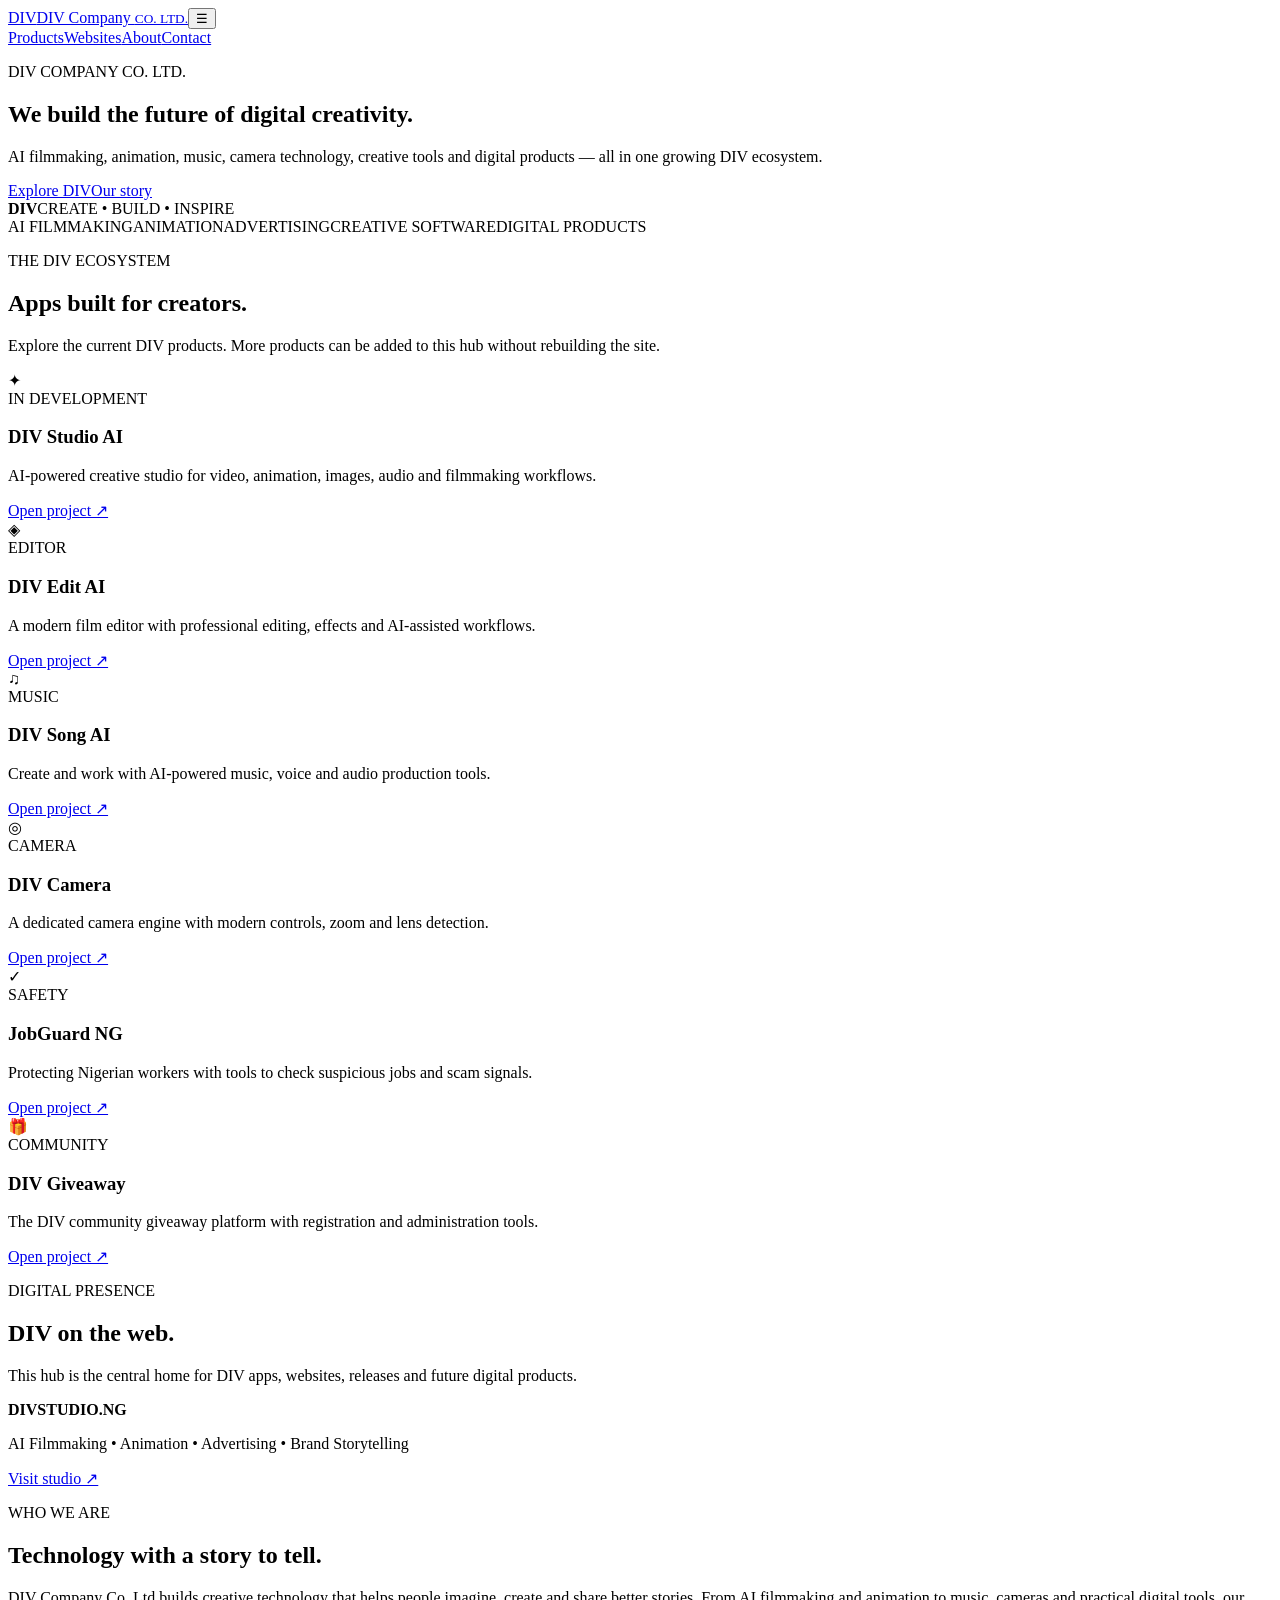
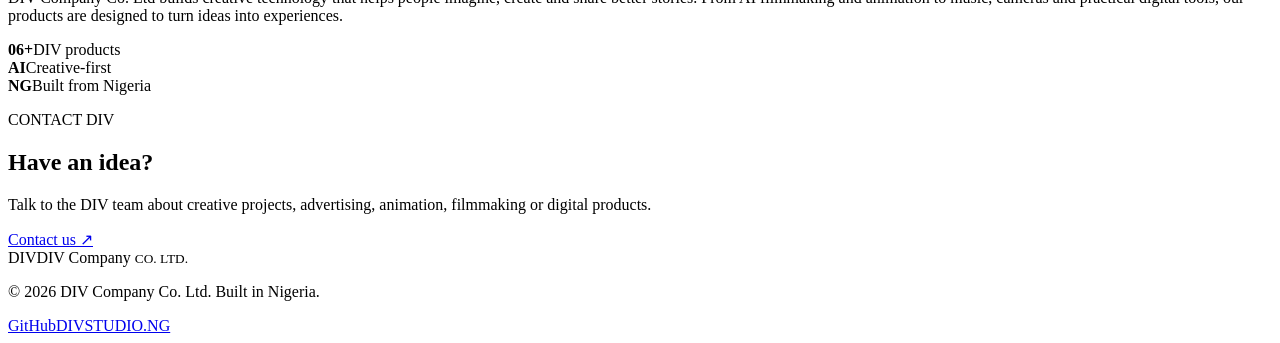
==== index.html @ 98be957a "Build DIV Company Hub homepage" ====
<!doctype html>
<html lang="en">
<head>
<meta charset="UTF-8"><meta name="viewport" content="width=device-width,initial-scale=1.0">
<meta name="description" content="DIV Company Co. Ltd — AI, animation, filmmaking, advertising, creative technology and digital products.">
<title>DIV Company Co. Ltd | Creative Technology</title>
<link rel="preconnect" href="https://fonts.googleapis.com"><link rel="preconnect" href="https://fonts.gstatic.com" crossorigin><link href="https://fonts.googleapis.com/css2?family=Inter:wght@400;500;600;700;800&display=swap" rel="stylesheet">
<link rel="stylesheet" href="styles.css">
</head>
<body>
<header class="nav"><a class="brand" href="#top"><span class="brand-mark">DIV</span><span>DIV Company <small>CO. LTD.</small></span></a><button class="menu" aria-label="Open menu">☰</button><nav><a href="#products">Products</a><a href="#websites">Websites</a><a href="#about">About</a><a href="#contact">Contact</a></nav></header>
<main id="top">
<section class="hero"><div class="hero-copy"><p class="eyebrow">DIV COMPANY CO. LTD.</p><h1>We build the <span>future of digital creativity.</span></h1><p class="lead">AI filmmaking, animation, music, camera technology, creative tools and digital products — all in one growing DIV ecosystem.</p><div class="actions"><a class="btn primary" href="#products">Explore DIV</a><a class="btn ghost" href="#about">Our story</a></div></div><div class="hero-orb"><div class="orb"><strong>DIV</strong><span>CREATE • BUILD • INSPIRE</span></div></div></section>
<section class="ticker"><span>AI FILMMAKING</span><span>ANIMATION</span><span>ADVERTISING</span><span>CREATIVE SOFTWARE</span><span>DIGITAL PRODUCTS</span></section>
<section id="products" class="section"><div class="section-head"><div><p class="eyebrow">THE DIV ECOSYSTEM</p><h2>Apps built for creators.</h2></div><p>Explore the current DIV products. More products can be added to this hub without rebuilding the site.</p></div><div class="grid">
<article class="card featured"><div class="icon">✦</div><div><span class="tag live">IN DEVELOPMENT</span><h3>DIV Studio AI</h3><p>AI-powered creative studio for video, animation, images, audio and filmmaking workflows.</p><a href="https://github.com/chinecheremdivine797-spec/divstudio-ai" target="_blank">Open project ↗</a></div></article>
<article class="card"><div class="icon">◈</div><span class="tag">EDITOR</span><h3>DIV Edit AI</h3><p>A modern film editor with professional editing, effects and AI-assisted workflows.</p><a href="https://github.com/chinecheremdivine797-spec/Div-edit" target="_blank">Open project ↗</a></article>
<article class="card"><div class="icon">♫</div><span class="tag">MUSIC</span><h3>DIV Song AI</h3><p>Create and work with AI-powered music, voice and audio production tools.</p><a href="https://github.com/chinecheremdivine797-spec/Divsong-AI-ng" target="_blank">Open project ↗</a></article>
<article class="card"><div class="icon">◎</div><span class="tag">CAMERA</span><h3>DIV Camera</h3><p>A dedicated camera engine with modern controls, zoom and lens detection.</p><a href="https://github.com/chinecheremdivine797-spec/DIV-Camera" target="_blank">Open project ↗</a></article>
<article class="card"><div class="icon">✓</div><span class="tag">SAFETY</span><h3>JobGuard NG</h3><p>Protecting Nigerian workers with tools to check suspicious jobs and scam signals.</p><a href="https://github.com/chinecheremdivine797-spec/jobguard-ng-secure" target="_blank">Open project ↗</a></article>
<article class="card"><div class="icon">🎁</div><span class="tag">COMMUNITY</span><h3>DIV Giveaway</h3><p>The DIV community giveaway platform with registration and administration tools.</p><a href="https://github.com/chinecheremdivine797-spec/DIV-Giveaway" target="_blank">Open project ↗</a></article>
</div></section>
<section id="websites" class="section alt"><div class="section-head"><div><p class="eyebrow">DIGITAL PRESENCE</p><h2>DIV on the web.</h2></div><p>This hub is the central home for DIV apps, websites, releases and future digital products.</p></div><div class="website-panel"><div><span class="status-dot"></span><strong>DIVSTUDIO.NG</strong><p>AI Filmmaking • Animation • Advertising • Brand Storytelling</p></div><a class="btn primary" href="https://divstudio.ng" target="_blank">Visit studio ↗</a></div></section>
<section id="about" class="section about"><p class="eyebrow">WHO WE ARE</p><h2>Technology with a story to tell.</h2><p class="big-copy">DIV Company Co. Ltd builds creative technology that helps people imagine, create and share better stories. From AI filmmaking and animation to music, cameras and practical digital tools, our products are designed to turn ideas into experiences.</p><div class="stats"><div><b>06+</b><span>DIV products</span></div><div><b>AI</b><span>Creative-first</span></div><div><b>NG</b><span>Built from Nigeria</span></div></div></section>
<section id="contact" class="section contact"><div><p class="eyebrow">CONTACT DIV</p><h2>Have an idea?</h2><p>Talk to the DIV team about creative projects, advertising, animation, filmmaking or digital products.</p></div><a class="btn primary" href="mailto:divstudio03@gmail.com">Contact us ↗</a></section>
</main>
<footer><div class="brand"><span class="brand-mark">DIV</span><span>DIV Company <small>CO. LTD.</small></span></div><p>© 2026 DIV Company Co. Ltd. Built in Nigeria.</p><div><a href="https://github.com/chinecheremdivine797-spec" target="_blank">GitHub</a><a href="https://divstudio.ng" target="_blank">DIVSTUDIO.NG</a></div></footer>
<script src="app.js"></script>
</body></html>
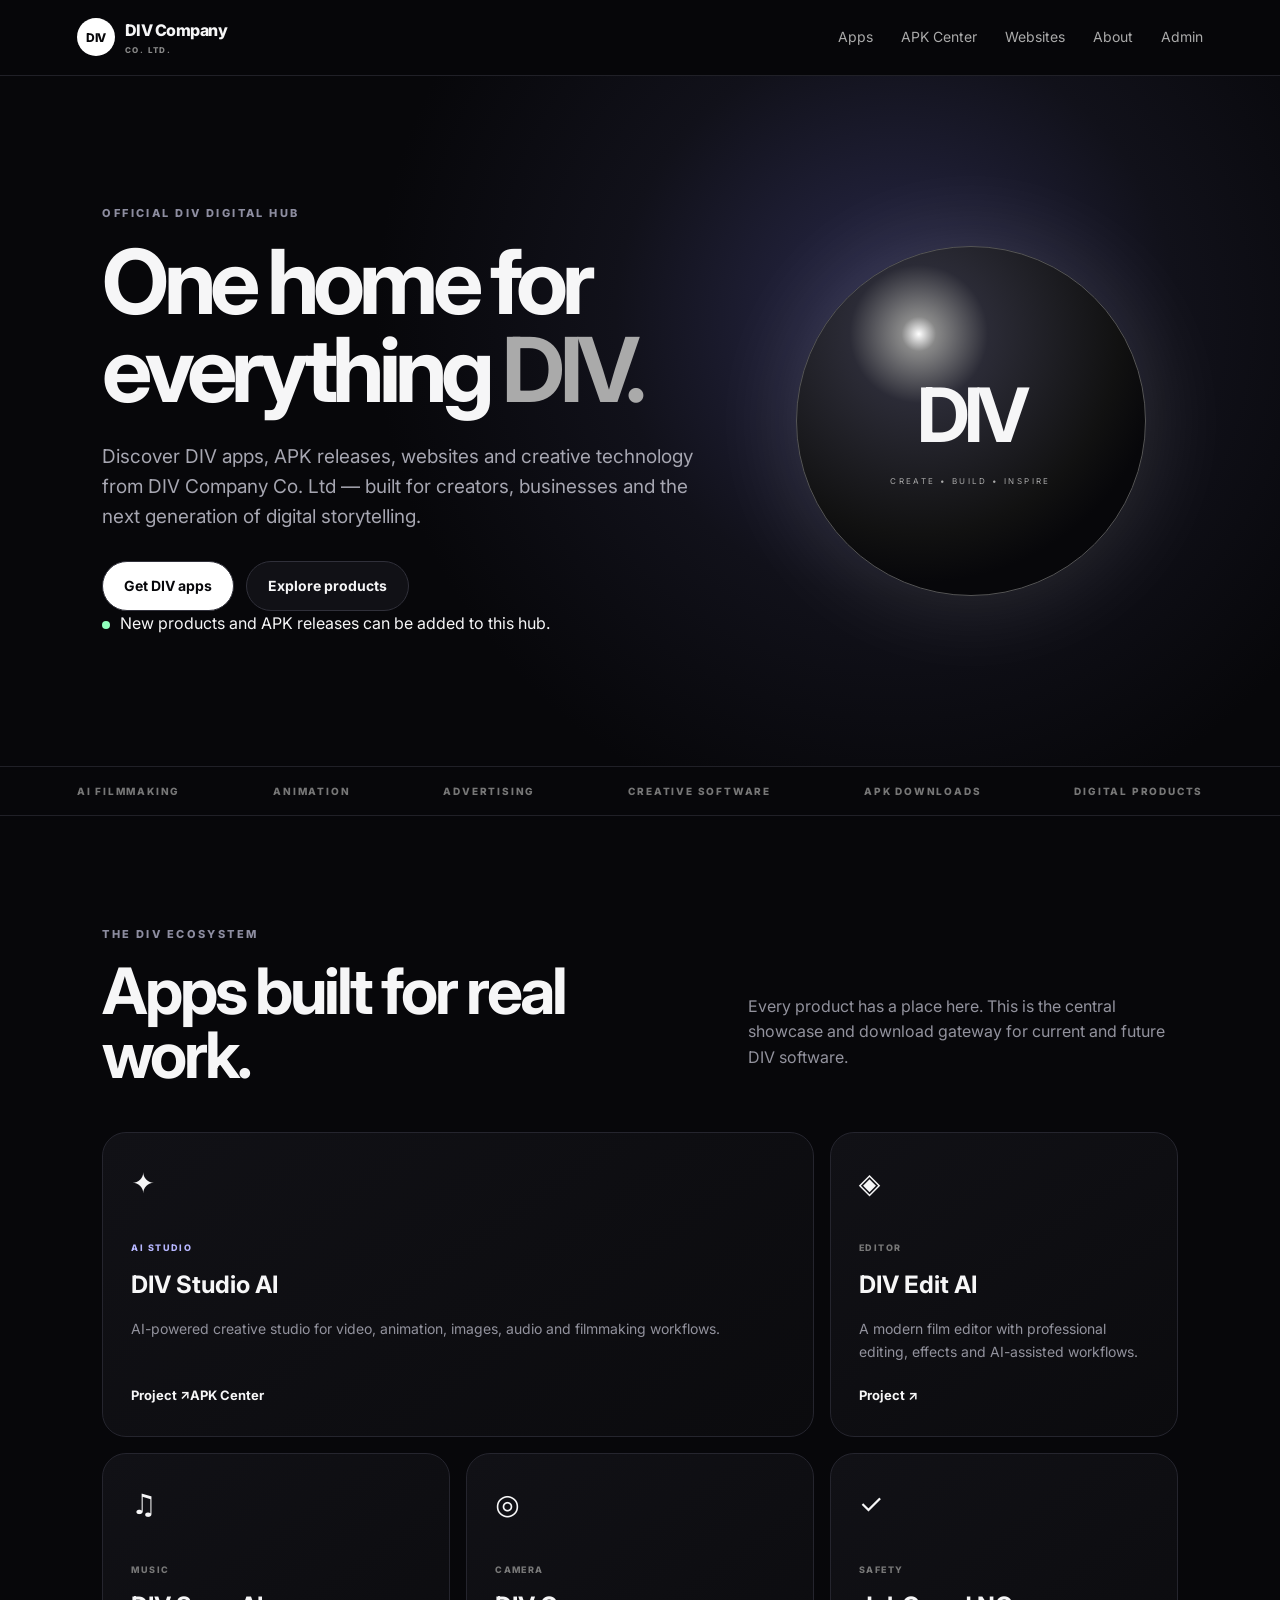
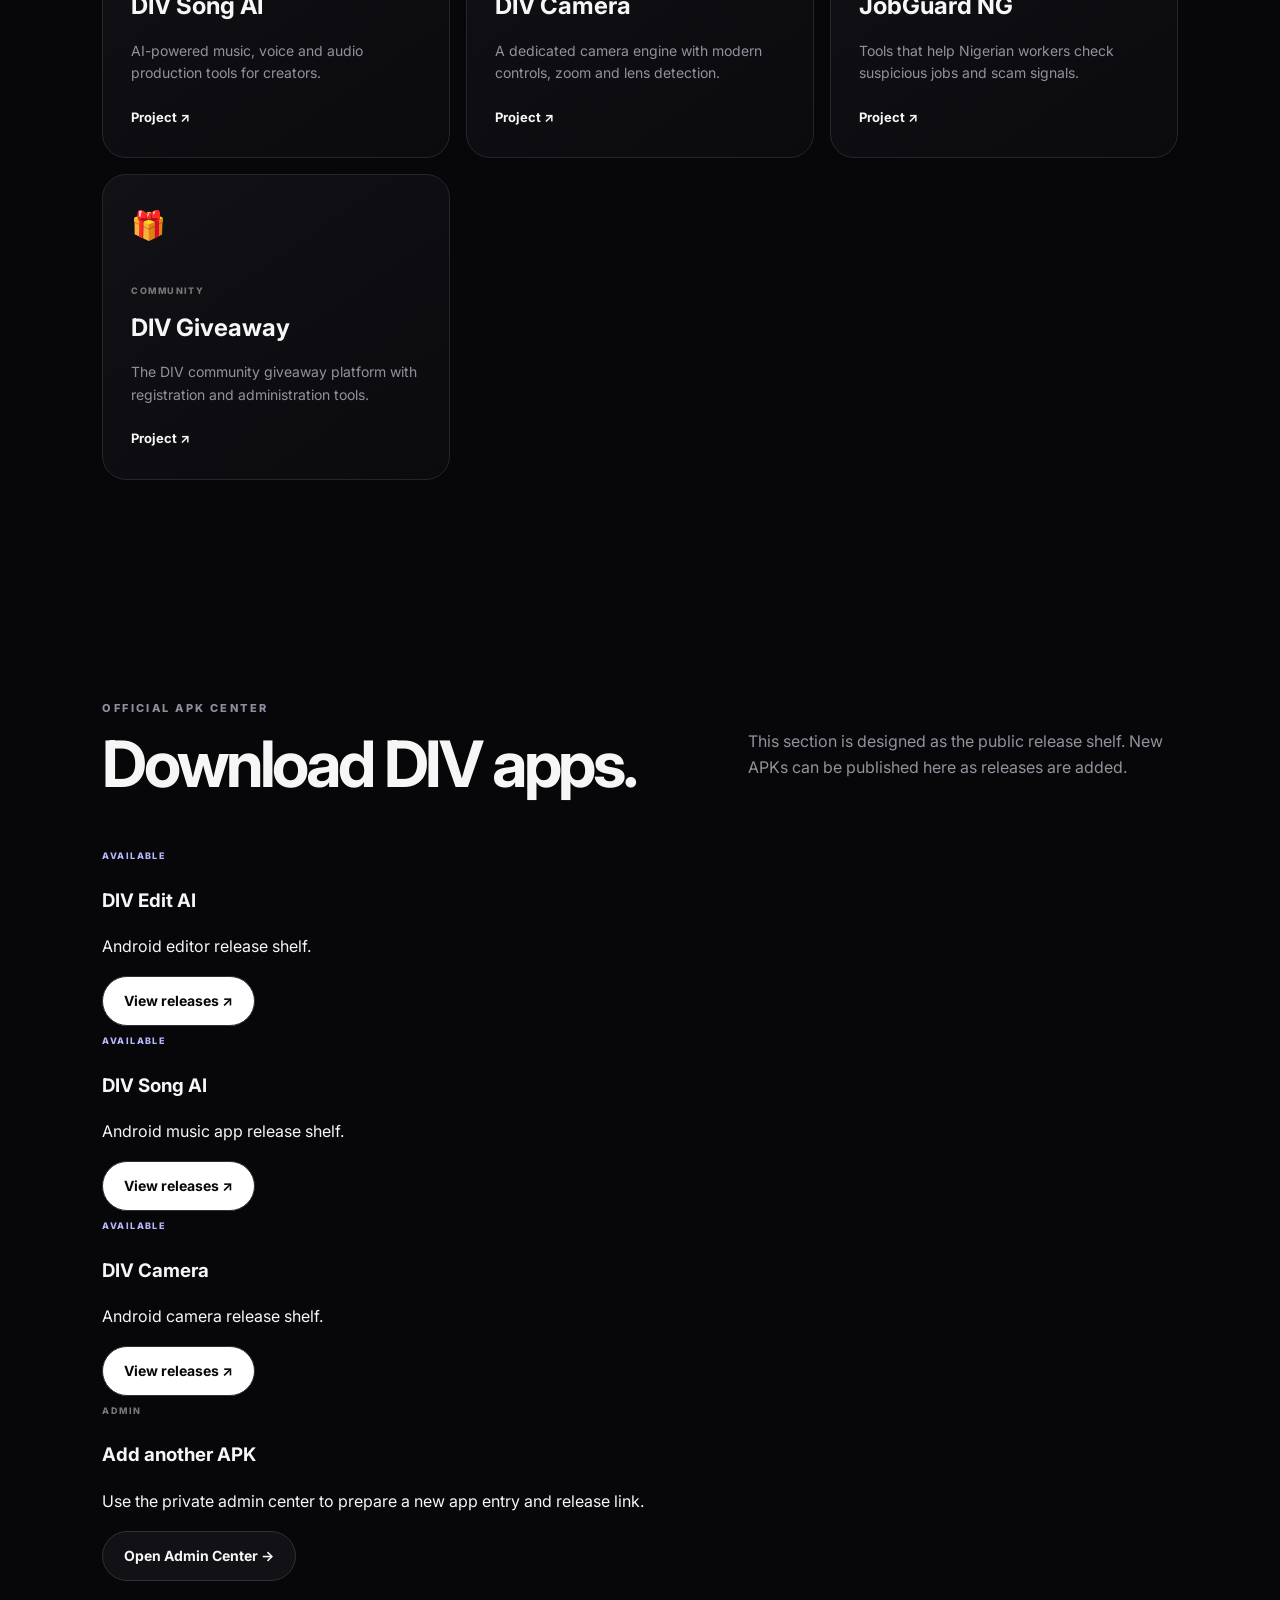
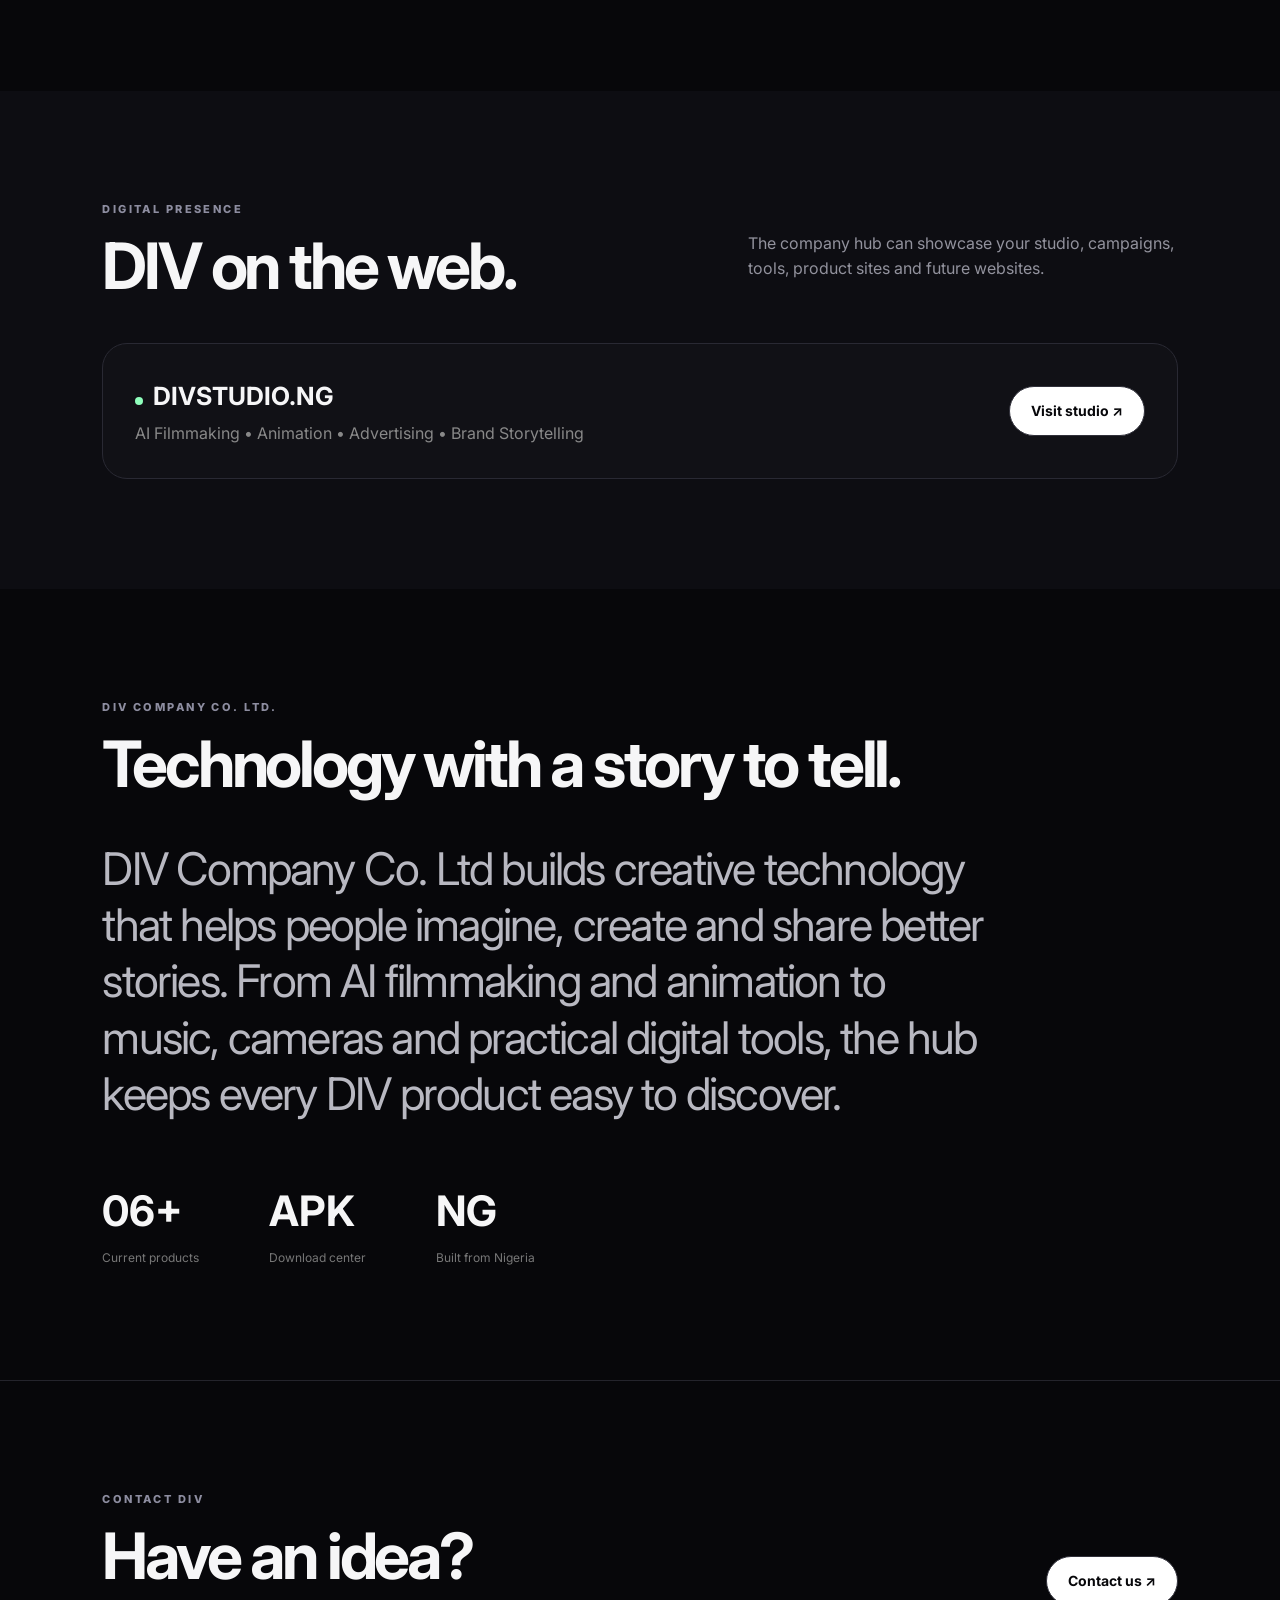
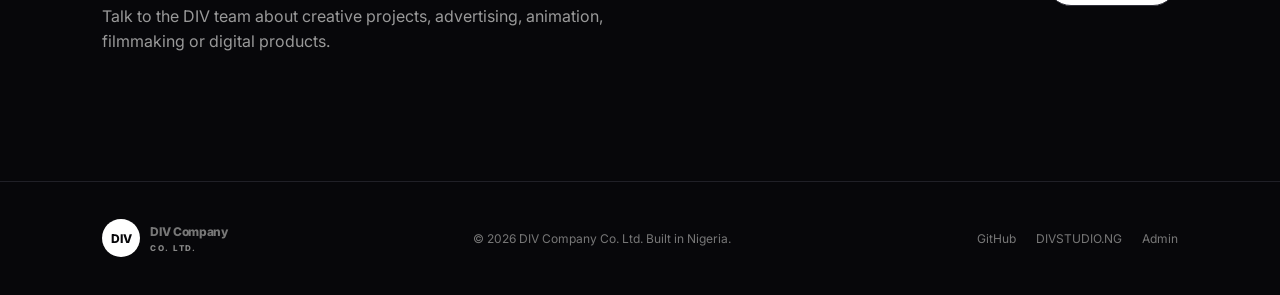
==== commit 35d36559: "Upgrade DIV Company Hub into official app + APK download center" ====
--- a/index.html
+++ b/index.html
@@ -2,28 +2,35 @@
 <html lang="en">
 <head>
 <meta charset="UTF-8"><meta name="viewport" content="width=device-width,initial-scale=1.0">
-<meta name="description" content="DIV Company Co. Ltd — AI, animation, filmmaking, advertising, creative technology and digital products.">
-<title>DIV Company Co. Ltd | Creative Technology</title>
-<link rel="preconnect" href="https://fonts.googleapis.com"><link rel="preconnect" href="https://fonts.gstatic.com" crossorigin><link href="https://fonts.googleapis.com/css2?family=Inter:wght@400;500;600;700;800&display=swap" rel="stylesheet">
+<meta name="description" content="DIV Company Co. Ltd — official home for DIV apps, APK releases, AI filmmaking, animation, advertising and digital products.">
+<meta name="theme-color" content="#07070a">
+<title>DIV Company Co. Ltd | Official Digital Hub</title>
+<link rel="preconnect" href="https://fonts.googleapis.com"><link rel="preconnect" href="https://fonts.gstatic.com" crossorigin><link href="https://fonts.googleapis.com/css2?family=Inter:wght@400;500;600;700;800;900&display=swap" rel="stylesheet">
 <link rel="stylesheet" href="styles.css">
 </head>
 <body>
-<header class="nav"><a class="brand" href="#top"><span class="brand-mark">DIV</span><span>DIV Company <small>CO. LTD.</small></span></a><button class="menu" aria-label="Open menu">☰</button><nav><a href="#products">Products</a><a href="#websites">Websites</a><a href="#about">About</a><a href="#contact">Contact</a></nav></header>
+<header class="nav"><a class="brand" href="#top"><span class="brand-mark">DIV</span><span>DIV Company <small>CO. LTD.</small></span></a><button class="menu" aria-label="Open menu">☰</button><nav><a href="#apps">Apps</a><a href="#downloads">APK Center</a><a href="#websites">Websites</a><a href="#about">About</a><a class="admin-link" href="admin.html">Admin</a></nav></header>
 <main id="top">
-<section class="hero"><div class="hero-copy"><p class="eyebrow">DIV COMPANY CO. LTD.</p><h1>We build the <span>future of digital creativity.</span></h1><p class="lead">AI filmmaking, animation, music, camera technology, creative tools and digital products — all in one growing DIV ecosystem.</p><div class="actions"><a class="btn primary" href="#products">Explore DIV</a><a class="btn ghost" href="#about">Our story</a></div></div><div class="hero-orb"><div class="orb"><strong>DIV</strong><span>CREATE • BUILD • INSPIRE</span></div></div></section>
-<section class="ticker"><span>AI FILMMAKING</span><span>ANIMATION</span><span>ADVERTISING</span><span>CREATIVE SOFTWARE</span><span>DIGITAL PRODUCTS</span></section>
-<section id="products" class="section"><div class="section-head"><div><p class="eyebrow">THE DIV ECOSYSTEM</p><h2>Apps built for creators.</h2></div><p>Explore the current DIV products. More products can be added to this hub without rebuilding the site.</p></div><div class="grid">
-<article class="card featured"><div class="icon">✦</div><div><span class="tag live">IN DEVELOPMENT</span><h3>DIV Studio AI</h3><p>AI-powered creative studio for video, animation, images, audio and filmmaking workflows.</p><a href="https://github.com/chinecheremdivine797-spec/divstudio-ai" target="_blank">Open project ↗</a></div></article>
-<article class="card"><div class="icon">◈</div><span class="tag">EDITOR</span><h3>DIV Edit AI</h3><p>A modern film editor with professional editing, effects and AI-assisted workflows.</p><a href="https://github.com/chinecheremdivine797-spec/Div-edit" target="_blank">Open project ↗</a></article>
-<article class="card"><div class="icon">♫</div><span class="tag">MUSIC</span><h3>DIV Song AI</h3><p>Create and work with AI-powered music, voice and audio production tools.</p><a href="https://github.com/chinecheremdivine797-spec/Divsong-AI-ng" target="_blank">Open project ↗</a></article>
-<article class="card"><div class="icon">◎</div><span class="tag">CAMERA</span><h3>DIV Camera</h3><p>A dedicated camera engine with modern controls, zoom and lens detection.</p><a href="https://github.com/chinecheremdivine797-spec/DIV-Camera" target="_blank">Open project ↗</a></article>
-<article class="card"><div class="icon">✓</div><span class="tag">SAFETY</span><h3>JobGuard NG</h3><p>Protecting Nigerian workers with tools to check suspicious jobs and scam signals.</p><a href="https://github.com/chinecheremdivine797-spec/jobguard-ng-secure" target="_blank">Open project ↗</a></article>
-<article class="card"><div class="icon">🎁</div><span class="tag">COMMUNITY</span><h3>DIV Giveaway</h3><p>The DIV community giveaway platform with registration and administration tools.</p><a href="https://github.com/chinecheremdivine797-spec/DIV-Giveaway" target="_blank">Open project ↗</a></article>
+<section class="hero"><div class="hero-copy"><p class="eyebrow">OFFICIAL DIV DIGITAL HUB</p><h1>One home for everything <span>DIV.</span></h1><p class="lead">Discover DIV apps, APK releases, websites and creative technology from DIV Company Co. Ltd — built for creators, businesses and the next generation of digital storytelling.</p><div class="actions"><a class="btn primary" href="#downloads">Get DIV apps</a><a class="btn ghost" href="#apps">Explore products</a></div><div class="hero-note"><span class="status-dot"></span>New products and APK releases can be added to this hub.</div></div><div class="hero-orb"><div class="orb"><strong>DIV</strong><span>CREATE • BUILD • INSPIRE</span></div></div></section>
+<section class="ticker"><span>AI FILMMAKING</span><span>ANIMATION</span><span>ADVERTISING</span><span>CREATIVE SOFTWARE</span><span>APK DOWNLOADS</span><span>DIGITAL PRODUCTS</span></section>
+<section id="apps" class="section"><div class="section-head"><div><p class="eyebrow">THE DIV ECOSYSTEM</p><h2>Apps built for real work.</h2></div><p>Every product has a place here. This is the central showcase and download gateway for current and future DIV software.</p></div><div class="grid">
+<article class="card featured"><div class="icon">✦</div><span class="tag live">AI STUDIO</span><h3>DIV Studio AI</h3><p>AI-powered creative studio for video, animation, images, audio and filmmaking workflows.</p><div class="card-actions"><a href="https://github.com/chinecheremdivine797-spec/divstudio-ai" target="_blank" rel="noopener">Project ↗</a><a class="soft" href="#downloads">APK Center</a></div></article>
+<article class="card"><div class="icon">◈</div><span class="tag">EDITOR</span><h3>DIV Edit AI</h3><p>A modern film editor with professional editing, effects and AI-assisted workflows.</p><a href="https://github.com/chinecheremdivine797-spec/Div-edit" target="_blank" rel="noopener">Project ↗</a></article>
+<article class="card"><div class="icon">♫</div><span class="tag">MUSIC</span><h3>DIV Song AI</h3><p>AI-powered music, voice and audio production tools for creators.</p><a href="https://github.com/chinecheremdivine797-spec/Divsong-AI-ng" target="_blank" rel="noopener">Project ↗</a></article>
+<article class="card"><div class="icon">◎</div><span class="tag">CAMERA</span><h3>DIV Camera</h3><p>A dedicated camera engine with modern controls, zoom and lens detection.</p><a href="https://github.com/chinecheremdivine797-spec/DIV-Camera" target="_blank" rel="noopener">Project ↗</a></article>
+<article class="card"><div class="icon">✓</div><span class="tag">SAFETY</span><h3>JobGuard NG</h3><p>Tools that help Nigerian workers check suspicious jobs and scam signals.</p><a href="https://github.com/chinecheremdivine797-spec/jobguard-ng-secure" target="_blank" rel="noopener">Project ↗</a></article>
+<article class="card"><div class="icon">🎁</div><span class="tag">COMMUNITY</span><h3>DIV Giveaway</h3><p>The DIV community giveaway platform with registration and administration tools.</p><a href="https://github.com/chinecheremdivine797-spec/DIV-Giveaway" target="_blank" rel="noopener">Project ↗</a></article>
 </div></section>
-<section id="websites" class="section alt"><div class="section-head"><div><p class="eyebrow">DIGITAL PRESENCE</p><h2>DIV on the web.</h2></div><p>This hub is the central home for DIV apps, websites, releases and future digital products.</p></div><div class="website-panel"><div><span class="status-dot"></span><strong>DIVSTUDIO.NG</strong><p>AI Filmmaking • Animation • Advertising • Brand Storytelling</p></div><a class="btn primary" href="https://divstudio.ng" target="_blank">Visit studio ↗</a></div></section>
-<section id="about" class="section about"><p class="eyebrow">WHO WE ARE</p><h2>Technology with a story to tell.</h2><p class="big-copy">DIV Company Co. Ltd builds creative technology that helps people imagine, create and share better stories. From AI filmmaking and animation to music, cameras and practical digital tools, our products are designed to turn ideas into experiences.</p><div class="stats"><div><b>06+</b><span>DIV products</span></div><div><b>AI</b><span>Creative-first</span></div><div><b>NG</b><span>Built from Nigeria</span></div></div></section>
+<section id="downloads" class="section downloads"><div class="section-head"><div><p class="eyebrow">OFFICIAL APK CENTER</p><h2>Download DIV apps.</h2></div><p>This section is designed as the public release shelf. New APKs can be published here as releases are added.</p></div><div class="download-grid" id="downloadGrid">
+<article class="download-card"><div><span class="tag live">AVAILABLE</span><h3>DIV Edit AI</h3><p>Android editor release shelf.</p></div><a class="btn primary small" href="https://github.com/chinecheremdivine797-spec/Div-edit/releases" target="_blank" rel="noopener">View releases ↗</a></article>
+<article class="download-card"><div><span class="tag live">AVAILABLE</span><h3>DIV Song AI</h3><p>Android music app release shelf.</p></div><a class="btn primary small" href="https://github.com/chinecheremdivine797-spec/Divsong-AI-ng/releases" target="_blank" rel="noopener">View releases ↗</a></article>
+<article class="download-card"><div><span class="tag live">AVAILABLE</span><h3>DIV Camera</h3><p>Android camera release shelf.</p></div><a class="btn primary small" href="https://github.com/chinecheremdivine797-spec/DIV-Camera/releases" target="_blank" rel="noopener">View releases ↗</a></article>
+<article class="download-card admin-shelf"><div><span class="tag">ADMIN</span><h3>Add another APK</h3><p>Use the private admin center to prepare a new app entry and release link.</p></div><a class="btn ghost small" href="admin.html">Open Admin Center →</a></article>
+</div></section>
+<section id="websites" class="section alt"><div class="section-head"><div><p class="eyebrow">DIGITAL PRESENCE</p><h2>DIV on the web.</h2></div><p>The company hub can showcase your studio, campaigns, tools, product sites and future websites.</p></div><div class="website-panel"><div><span class="status-dot"></span><strong>DIVSTUDIO.NG</strong><p>AI Filmmaking • Animation • Advertising • Brand Storytelling</p></div><a class="btn primary" href="https://divstudio.ng" target="_blank" rel="noopener">Visit studio ↗</a></div></section>
+<section id="about" class="section about"><p class="eyebrow">DIV COMPANY CO. LTD.</p><h2>Technology with a story to tell.</h2><p class="big-copy">DIV Company Co. Ltd builds creative technology that helps people imagine, create and share better stories. From AI filmmaking and animation to music, cameras and practical digital tools, the hub keeps every DIV product easy to discover.</p><div class="stats"><div><b>06+</b><span>Current products</span></div><div><b>APK</b><span>Download center</span></div><div><b>NG</b><span>Built from Nigeria</span></div></div></section>
 <section id="contact" class="section contact"><div><p class="eyebrow">CONTACT DIV</p><h2>Have an idea?</h2><p>Talk to the DIV team about creative projects, advertising, animation, filmmaking or digital products.</p></div><a class="btn primary" href="mailto:divstudio03@gmail.com">Contact us ↗</a></section>
 </main>
-<footer><div class="brand"><span class="brand-mark">DIV</span><span>DIV Company <small>CO. LTD.</small></span></div><p>© 2026 DIV Company Co. Ltd. Built in Nigeria.</p><div><a href="https://github.com/chinecheremdivine797-spec" target="_blank">GitHub</a><a href="https://divstudio.ng" target="_blank">DIVSTUDIO.NG</a></div></footer>
+<footer><div class="brand"><span class="brand-mark">DIV</span><span>DIV Company <small>CO. LTD.</small></span></div><p>© 2026 DIV Company Co. Ltd. Built in Nigeria.</p><div><a href="https://github.com/chinecheremdivine797-spec" target="_blank" rel="noopener">GitHub</a><a href="https://divstudio.ng" target="_blank" rel="noopener">DIVSTUDIO.NG</a><a href="admin.html">Admin</a></div></footer>
 <script src="app.js"></script>
 </body></html>
--- a/styles.css
+++ b/styles.css
@@ -0,0 +1 @@
+*{box-sizing:border-box}html{scroll-behavior:smooth}body{margin:0;font-family:Inter,system-ui,sans-serif;background:#07070a;color:#f6f6f7;line-height:1.6}a{color:inherit;text-decoration:none}.nav{height:76px;padding:0 6vw;display:flex;align-items:center;justify-content:space-between;border-bottom:1px solid #202027;background:#07070aeF;backdrop-filter:blur(16px);position:sticky;top:0;z-index:10}.brand{display:flex;align-items:center;gap:10px;font-weight:800;letter-spacing:-.03em}.brand small{display:block;font-size:8px;letter-spacing:.18em;color:#888}.brand-mark{display:grid;place-items:center;width:38px;height:38px;border-radius:50%;background:#fff;color:#07070a;font-size:12px}.nav nav{display:flex;gap:28px;color:#aaa;font-size:14px}.nav nav a:hover{color:#fff}.menu{display:none;background:none;border:0;color:#fff;font-size:24px}.hero{min-height:690px;padding:90px 8vw;display:grid;grid-template-columns:1.2fr .8fr;align-items:center;gap:40px;background:radial-gradient(circle at 70% 35%,#29294a 0,#11111a 28%,transparent 52%),#07070a}.eyebrow{font-size:11px;font-weight:800;letter-spacing:.22em;color:#8d8da0;margin:0 0 15px}.hero h1{font-size:clamp(48px,7vw,92px);line-height:.98;letter-spacing:-.065em;margin:0;max-width:850px}.hero h1 span{color:#aaa}.lead{font-size:19px;color:#a6a6b1;max-width:650px;margin:28px 0}.actions{display:flex;gap:12px;flex-wrap:wrap}.btn{display:inline-flex;align-items:center;justify-content:center;padding:13px 21px;border-radius:999px;font-weight:700;font-size:14px;border:1px solid #30303a}.primary{background:#fff;color:#07070a}.ghost{background:#111116}.hero-orb{display:grid;place-items:center}.orb{width:min(350px,72vw);aspect-ratio:1;border-radius:50%;display:grid;place-items:center;align-content:center;background:radial-gradient(circle at 35% 25%,#fff,#888 5%,#2b2b36 20%,#111 58%,#07070a 72%);box-shadow:0 0 100px #fff2;border:1px solid #555}.orb strong{font-size:75px;letter-spacing:-.08em}.orb span{font-size:8px;letter-spacing:.3em;color:#aaa}.ticker{border-block:1px solid #202027;padding:16px 6vw;display:flex;justify-content:space-between;gap:25px;overflow:auto;white-space:nowrap;color:#777;font-size:10px;font-weight:800;letter-spacing:.18em}.section{padding:110px 8vw}.section.alt{background:#0d0d12}.section-head{display:flex;justify-content:space-between;gap:50px;align-items:end;margin-bottom:45px}.section h2{font-size:clamp(36px,5vw,64px);line-height:1;letter-spacing:-.05em;margin:0}.section-head>p{max-width:430px;color:#92929d}.grid{display:grid;grid-template-columns:repeat(3,1fr);gap:16px}.card{padding:28px;border:1px solid #25252e;border-radius:24px;background:linear-gradient(145deg,#111116,#0b0b0e);min-height:250px;transition:.25s}.card:hover{transform:translateY(-5px);border-color:#555}.featured{grid-column:span 2}.icon{font-size:28px;margin-bottom:28px}.tag{font-size:9px;letter-spacing:.16em;color:#777;font-weight:800}.tag.live{color:#b6b6ff}.card h3{font-size:24px;margin:7px 0}.card p{color:#92929d;font-size:14px;min-height:50px}.card a{font-size:13px;font-weight:700}.website-panel{padding:32px;border:1px solid #292933;border-radius:25px;display:flex;align-items:center;justify-content:space-between;background:#111116}.website-panel strong{font-size:25px}.website-panel p{color:#888;margin:5px 0 0}.status-dot{display:inline-block;width:8px;height:8px;border-radius:50%;background:#8fffbc;margin-right:10px}.about{max-width:1100px}.big-copy{font-size:clamp(25px,4vw,45px);line-height:1.25;letter-spacing:-.04em;color:#b8b8c1;max-width:1000px}.stats{display:flex;gap:70px;margin-top:55px}.stats b{display:block;font-size:42px}.stats span{color:#777;font-size:12px}.contact{border-top:1px solid #24242c;display:flex;justify-content:space-between;align-items:center;gap:30px}.contact p:not(.eyebrow){color:#999;max-width:560px}footer{padding:35px 8vw;border-top:1px solid #202027;display:flex;justify-content:space-between;align-items:center;gap:25px;color:#777;font-size:12px}footer>div:last-child{display:flex;gap:20px}footer a:hover{color:#fff}@media(max-width:800px){.nav{padding:0 5vw}.nav nav{display:none}.menu{display:block}.hero{grid-template-columns:1fr;padding:75px 5vw}.hero-orb{display:none}.section{padding:75px 5vw}.section-head,.contact{display:block}.section-head>p{margin-top:20px}.grid{grid-template-columns:1fr}.featured{grid-column:span 1}.stats{gap:35px;flex-wrap:wrap}.website-panel{display:block}.website-panel .btn{margin-top:22px}footer{padding:30px 5vw;display:block}footer>div:last-child{margin-top:20px}.ticker{padding-inline:5vw}}
